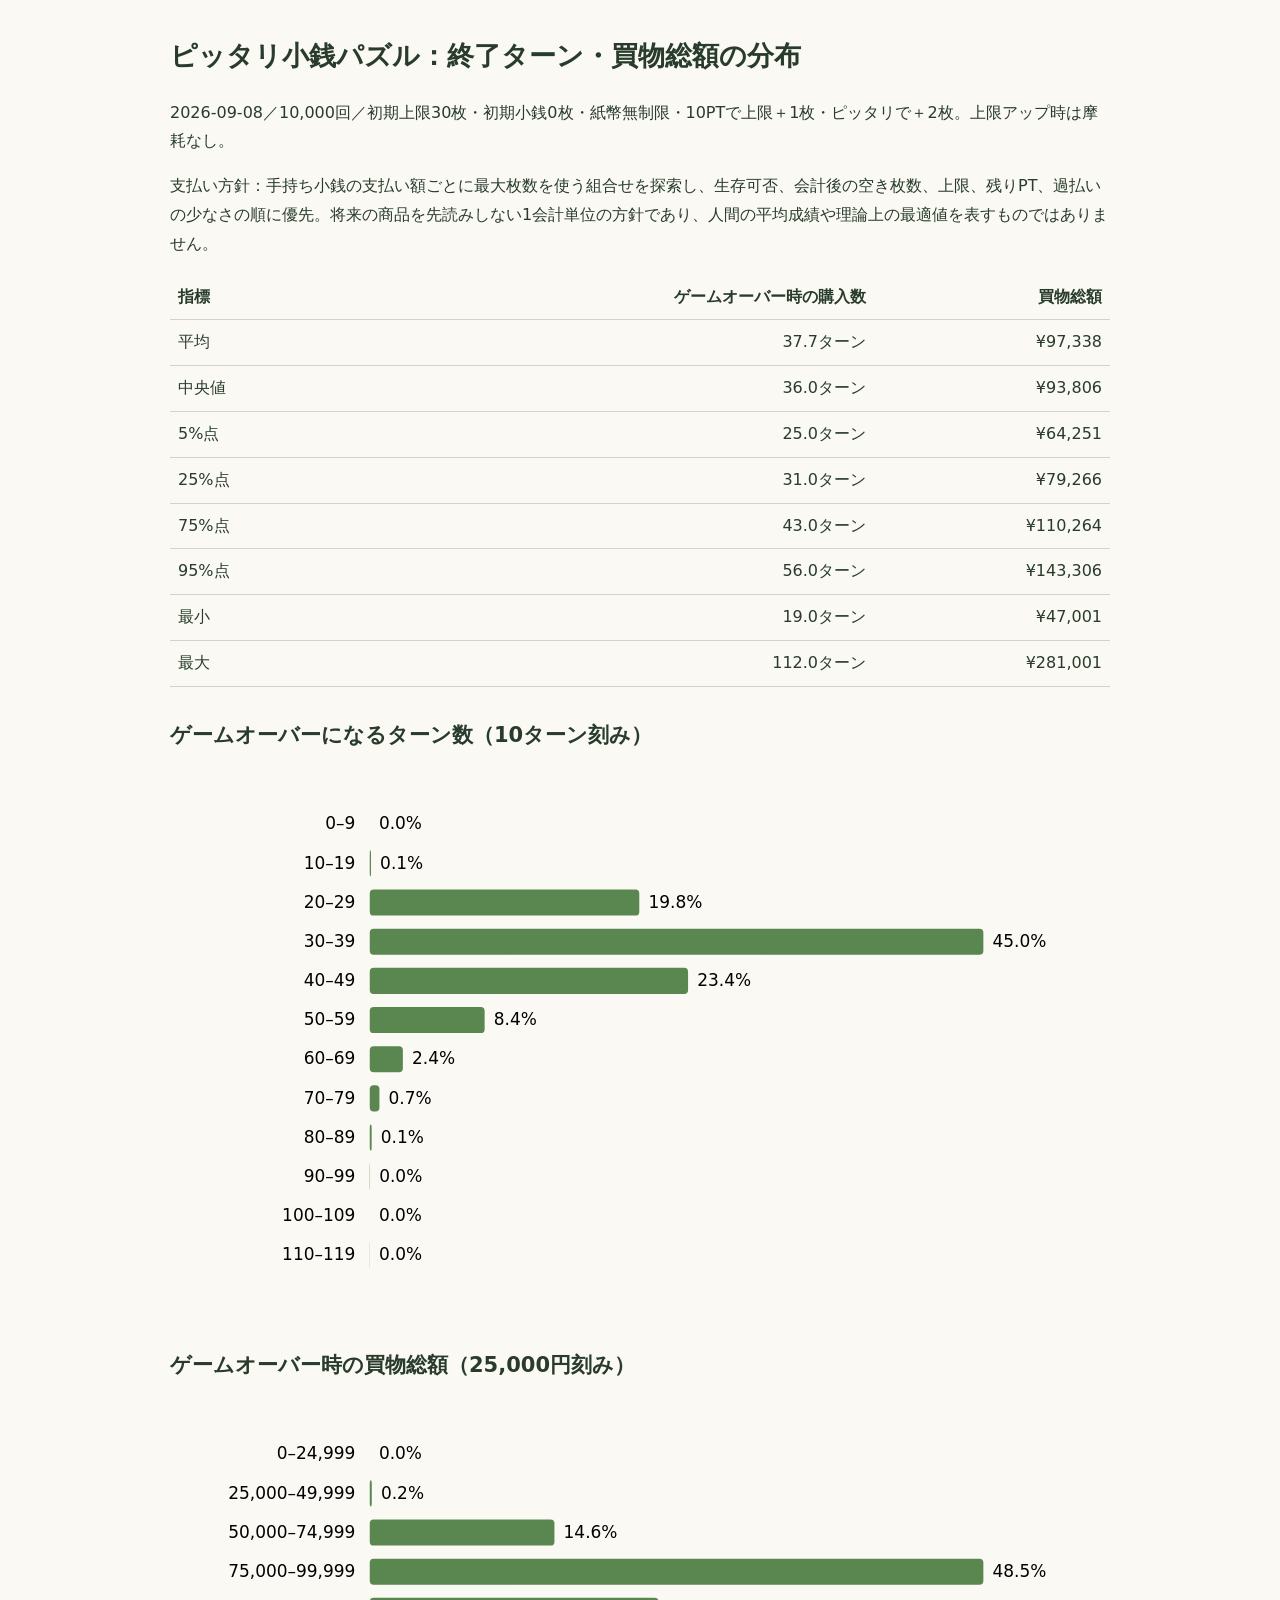
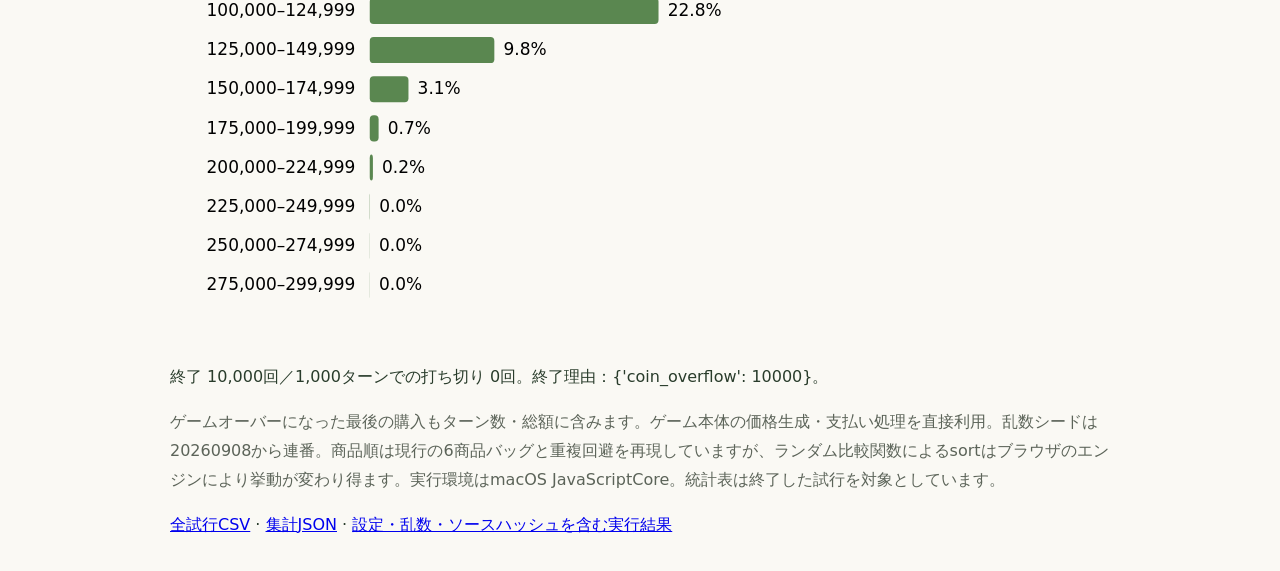
==== analysis/simulation-report.html @ f71637fd "Add files via upload レイアウトとバランス調整" ====
<!doctype html><html lang="ja"><meta charset="utf-8"><meta name="viewport" content="width=device-width"><title>小銭パズル シミュレーション</title>
<style>body{font:16px/1.8 system-ui,sans-serif;color:#293c2b;background:#faf9f4;max-width:940px;margin:32px auto;padding:0 20px}h1{font-size:27px}h2{font-size:21px;margin-top:30px}table{border-collapse:collapse;width:100%}td,th{padding:8px;border-bottom:1px solid #cdd6c7;text-align:right}td:first-child,th:first-child{text-align:left}svg{width:100%;font:13px system-ui}.note{color:#5c6459}code{overflow-wrap:anywhere}</style>
<h1>ピッタリ小銭パズル：終了ターン・買物総額の分布</h1>
<p>2026-09-08／10,000回／初期上限30枚・初期小銭0枚・紙幣無制限・10PTで上限＋1枚・ピッタリで＋2枚。上限アップ時は摩耗なし。</p>
<p>支払い方針：手持ち小銭の支払い額ごとに最大枚数を使う組合せを探索し、生存可否、会計後の空き枚数、上限、残りPT、過払いの少なさの順に優先。将来の商品を先読みしない1会計単位の方針であり、人間の平均成績や理論上の最適値を表すものではありません。</p>
<table><tr><th>指標</th><th>ゲームオーバー時の購入数</th><th>買物総額</th></tr><tr><td>平均</td><td>37.7ターン</td><td>¥97,338</td></tr><tr><td>中央値</td><td>36.0ターン</td><td>¥93,806</td></tr><tr><td>5%点</td><td>25.0ターン</td><td>¥64,251</td></tr><tr><td>25%点</td><td>31.0ターン</td><td>¥79,266</td></tr><tr><td>75%点</td><td>43.0ターン</td><td>¥110,264</td></tr><tr><td>95%点</td><td>56.0ターン</td><td>¥143,306</td></tr><tr><td>最小</td><td>19.0ターン</td><td>¥47,001</td></tr><tr><td>最大</td><td>112.0ターン</td><td>¥281,001</td></tr></table>
<h2>ゲームオーバーになるターン数（10ターン刻み）</h2><svg viewBox="0 0 720 410" role="img" aria-label="ゲームオーバーになるターン数（10ターン刻み）"><text x="142" y="44" text-anchor="end">0–9</text><rect x="153" y="30" width="0.00" height="20" rx="3" fill="#5a8750"/><text x="160.00" y="44">0.0%</text><text x="142" y="74" text-anchor="end">10–19</text><rect x="153" y="60" width="0.94" height="20" rx="3" fill="#5a8750"/><text x="160.94" y="74">0.1%</text><text x="142" y="104" text-anchor="end">20–29</text><rect x="153" y="90" width="206.45" height="20" rx="3" fill="#5a8750"/><text x="366.45" y="104">19.8%</text><text x="142" y="134" text-anchor="end">30–39</text><rect x="153" y="120" width="470.00" height="20" rx="3" fill="#5a8750"/><text x="630.00" y="134">45.0%</text><text x="142" y="164" text-anchor="end">40–49</text><rect x="153" y="150" width="243.82" height="20" rx="3" fill="#5a8750"/><text x="403.82" y="164">23.4%</text><text x="142" y="194" text-anchor="end">50–59</text><rect x="153" y="180" width="87.99" height="20" rx="3" fill="#5a8750"/><text x="247.99" y="194">8.4%</text><text x="142" y="224" text-anchor="end">60–69</text><rect x="153" y="210" width="25.36" height="20" rx="3" fill="#5a8750"/><text x="185.36" y="224">2.4%</text><text x="142" y="254" text-anchor="end">70–79</text><rect x="153" y="240" width="7.41" height="20" rx="3" fill="#5a8750"/><text x="167.41" y="254">0.7%</text><text x="142" y="284" text-anchor="end">80–89</text><rect x="153" y="270" width="1.46" height="20" rx="3" fill="#5a8750"/><text x="161.46" y="284">0.1%</text><text x="142" y="314" text-anchor="end">90–99</text><rect x="153" y="300" width="0.21" height="20" rx="3" fill="#5a8750"/><text x="160.21" y="314">0.0%</text><text x="142" y="344" text-anchor="end">100–109</text><rect x="153" y="330" width="0.00" height="20" rx="3" fill="#5a8750"/><text x="160.00" y="344">0.0%</text><text x="142" y="374" text-anchor="end">110–119</text><rect x="153" y="360" width="0.10" height="20" rx="3" fill="#5a8750"/><text x="160.10" y="374">0.0%</text></svg>
<h2>ゲームオーバー時の買物総額（25,000円刻み）</h2><svg viewBox="0 0 720 410" role="img" aria-label="ゲームオーバー時の買物総額（25,000円刻み）"><text x="142" y="44" text-anchor="end">0–24,999</text><rect x="153" y="30" width="0.00" height="20" rx="3" fill="#5a8750"/><text x="160.00" y="44">0.0%</text><text x="142" y="74" text-anchor="end">25,000–49,999</text><rect x="153" y="60" width="1.55" height="20" rx="3" fill="#5a8750"/><text x="161.55" y="74">0.2%</text><text x="142" y="104" text-anchor="end">50,000–74,999</text><rect x="153" y="90" width="141.46" height="20" rx="3" fill="#5a8750"/><text x="301.46" y="104">14.6%</text><text x="142" y="134" text-anchor="end">75,000–99,999</text><rect x="153" y="120" width="470.00" height="20" rx="3" fill="#5a8750"/><text x="630.00" y="134">48.5%</text><text x="142" y="164" text-anchor="end">100,000–124,999</text><rect x="153" y="150" width="221.19" height="20" rx="3" fill="#5a8750"/><text x="381.19" y="164">22.8%</text><text x="142" y="194" text-anchor="end">125,000–149,999</text><rect x="153" y="180" width="95.43" height="20" rx="3" fill="#5a8750"/><text x="255.43" y="194">9.8%</text><text x="142" y="224" text-anchor="end">150,000–174,999</text><rect x="153" y="210" width="29.65" height="20" rx="3" fill="#5a8750"/><text x="189.65" y="224">3.1%</text><text x="142" y="254" text-anchor="end">175,000–199,999</text><rect x="153" y="240" width="6.78" height="20" rx="3" fill="#5a8750"/><text x="166.78" y="254">0.7%</text><text x="142" y="284" text-anchor="end">200,000–224,999</text><rect x="153" y="270" width="2.42" height="20" rx="3" fill="#5a8750"/><text x="162.42" y="284">0.2%</text><text x="142" y="314" text-anchor="end">225,000–249,999</text><rect x="153" y="300" width="0.19" height="20" rx="3" fill="#5a8750"/><text x="160.19" y="314">0.0%</text><text x="142" y="344" text-anchor="end">250,000–274,999</text><rect x="153" y="330" width="0.10" height="20" rx="3" fill="#5a8750"/><text x="160.10" y="344">0.0%</text><text x="142" y="374" text-anchor="end">275,000–299,999</text><rect x="153" y="360" width="0.10" height="20" rx="3" fill="#5a8750"/><text x="160.10" y="374">0.0%</text></svg>
<p>終了 10,000回／1,000ターンでの打ち切り 0回。終了理由：{&#x27;coin_overflow&#x27;: 10000}。</p>
<p class="note">ゲームオーバーになった最後の購入もターン数・総額に含みます。ゲーム本体の価格生成・支払い処理を直接利用。乱数シードは20260908から連番。商品順は現行の6商品バッグと重複回避を再現していますが、ランダム比較関数によるsortはブラウザのエンジンにより挙動が変わり得ます。実行環境はmacOS JavaScriptCore。統計表は終了した試行を対象としています。</p>
<p><a href="simulation-results.csv">全試行CSV</a> · <a href="summary.json">集計JSON</a> · <a href="simulation-results.json">設定・乱数・ソースハッシュを含む実行結果</a></p></html>
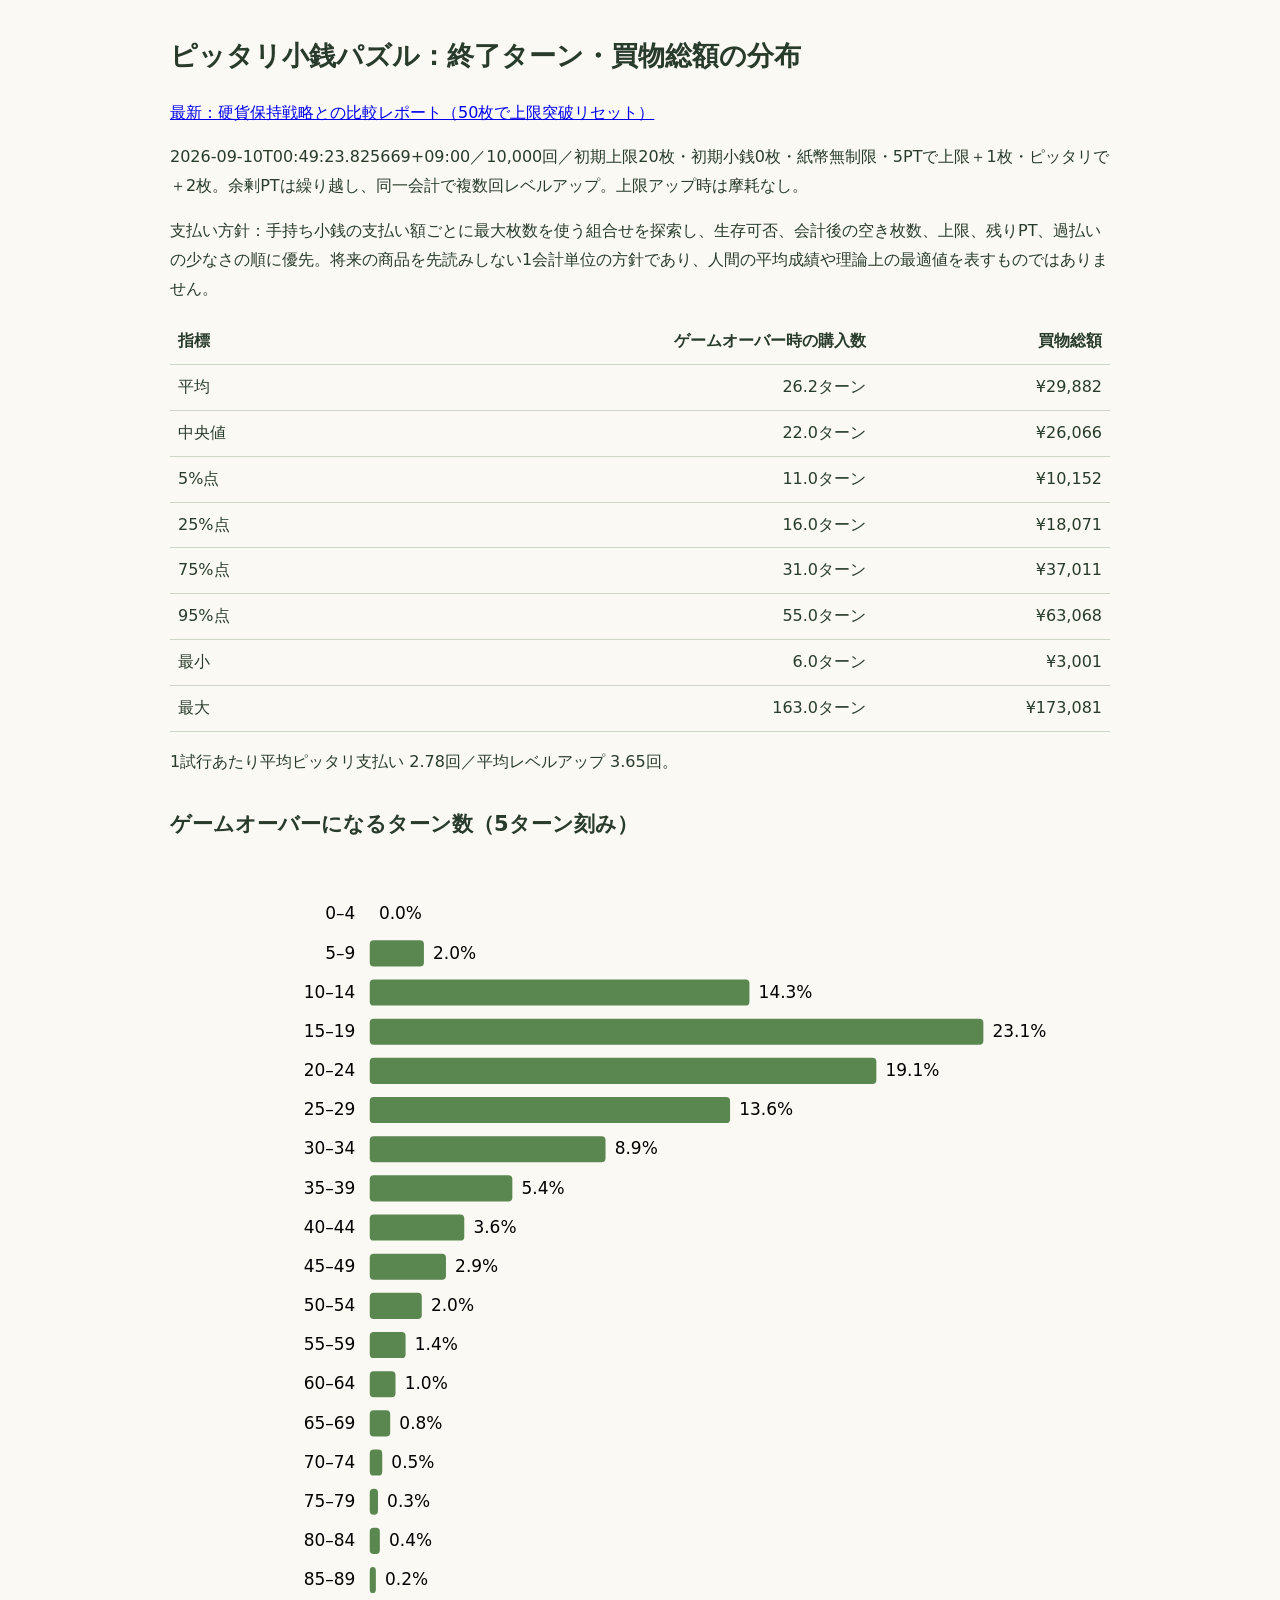
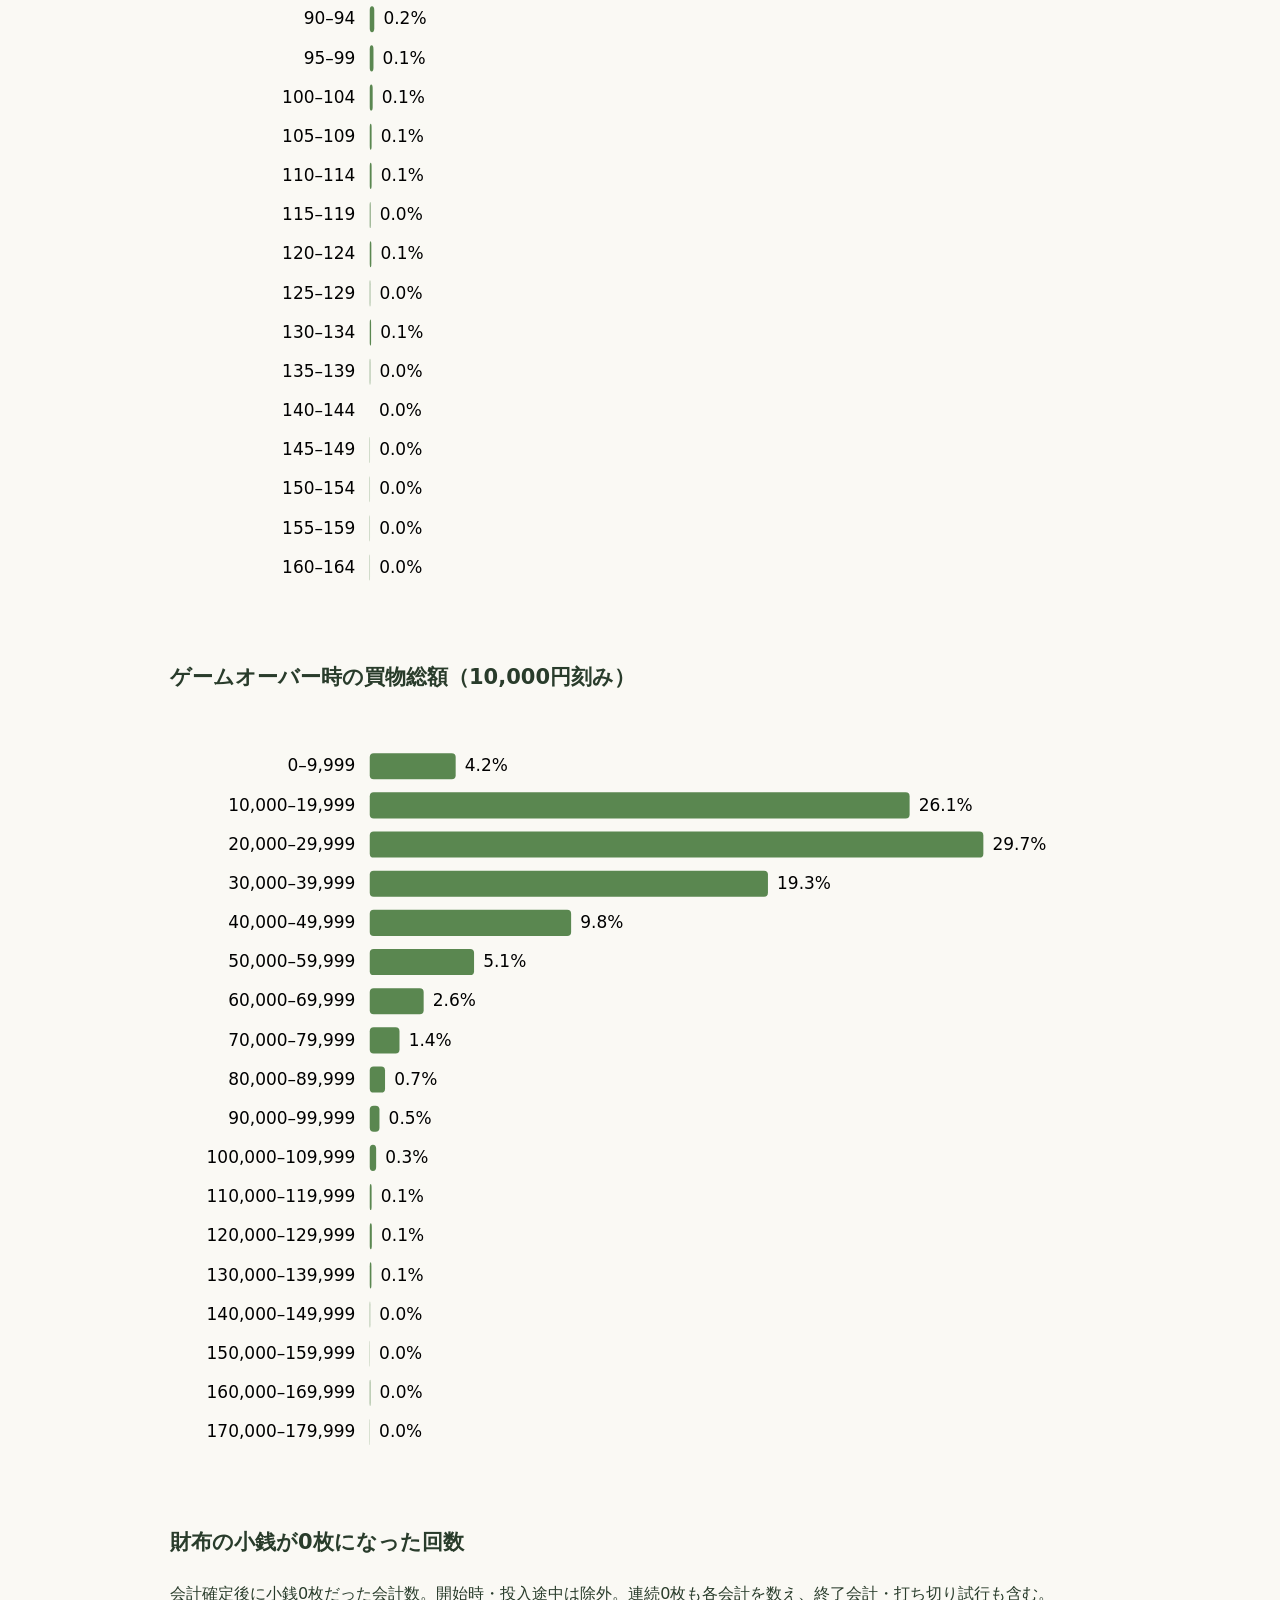
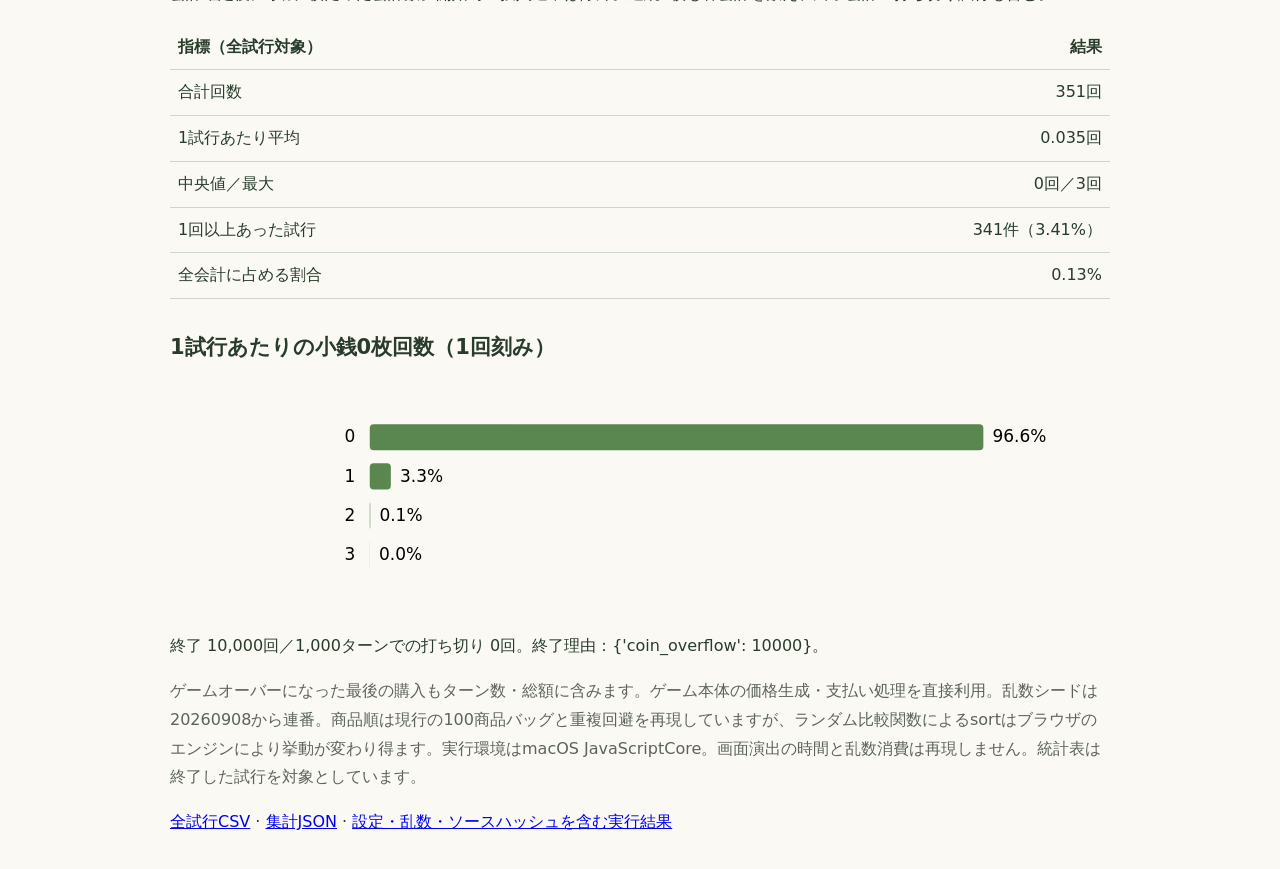
==== commit 03774bd6: "無限プレイ抑制策他" ====
--- a/analysis/simulation-report.html
+++ b/analysis/simulation-report.html
@@ -1,11 +1,22 @@
 <!doctype html><html lang="ja"><meta charset="utf-8"><meta name="viewport" content="width=device-width"><title>小銭パズル シミュレーション</title>
 <style>body{font:16px/1.8 system-ui,sans-serif;color:#293c2b;background:#faf9f4;max-width:940px;margin:32px auto;padding:0 20px}h1{font-size:27px}h2{font-size:21px;margin-top:30px}table{border-collapse:collapse;width:100%}td,th{padding:8px;border-bottom:1px solid #cdd6c7;text-align:right}td:first-child,th:first-child{text-align:left}svg{width:100%;font:13px system-ui}.note{color:#5c6459}code{overflow-wrap:anywhere}</style>
 <h1>ピッタリ小銭パズル：終了ターン・買物総額の分布</h1>
-<p>2026-09-08／10,000回／初期上限30枚・初期小銭0枚・紙幣無制限・10PTで上限＋1枚・ピッタリで＋2枚。上限アップ時は摩耗なし。</p>
+<p><a href="strategy-comparison/report.html">最新：硬貨保持戦略との比較レポート（50枚で上限突破リセット）</a></p>
+<p>2026-09-10T00:49:23.825669+09:00／10,000回／初期上限20枚・初期小銭0枚・紙幣無制限・5PTで上限＋1枚・ピッタリで＋2枚。余剰PTは繰り越し、同一会計で複数回レベルアップ。上限アップ時は摩耗なし。</p>
 <p>支払い方針：手持ち小銭の支払い額ごとに最大枚数を使う組合せを探索し、生存可否、会計後の空き枚数、上限、残りPT、過払いの少なさの順に優先。将来の商品を先読みしない1会計単位の方針であり、人間の平均成績や理論上の最適値を表すものではありません。</p>
-<table><tr><th>指標</th><th>ゲームオーバー時の購入数</th><th>買物総額</th></tr><tr><td>平均</td><td>37.7ターン</td><td>¥97,338</td></tr><tr><td>中央値</td><td>36.0ターン</td><td>¥93,806</td></tr><tr><td>5%点</td><td>25.0ターン</td><td>¥64,251</td></tr><tr><td>25%点</td><td>31.0ターン</td><td>¥79,266</td></tr><tr><td>75%点</td><td>43.0ターン</td><td>¥110,264</td></tr><tr><td>95%点</td><td>56.0ターン</td><td>¥143,306</td></tr><tr><td>最小</td><td>19.0ターン</td><td>¥47,001</td></tr><tr><td>最大</td><td>112.0ターン</td><td>¥281,001</td></tr></table>
-<h2>ゲームオーバーになるターン数（10ターン刻み）</h2><svg viewBox="0 0 720 410" role="img" aria-label="ゲームオーバーになるターン数（10ターン刻み）"><text x="142" y="44" text-anchor="end">0–9</text><rect x="153" y="30" width="0.00" height="20" rx="3" fill="#5a8750"/><text x="160.00" y="44">0.0%</text><text x="142" y="74" text-anchor="end">10–19</text><rect x="153" y="60" width="0.94" height="20" rx="3" fill="#5a8750"/><text x="160.94" y="74">0.1%</text><text x="142" y="104" text-anchor="end">20–29</text><rect x="153" y="90" width="206.45" height="20" rx="3" fill="#5a8750"/><text x="366.45" y="104">19.8%</text><text x="142" y="134" text-anchor="end">30–39</text><rect x="153" y="120" width="470.00" height="20" rx="3" fill="#5a8750"/><text x="630.00" y="134">45.0%</text><text x="142" y="164" text-anchor="end">40–49</text><rect x="153" y="150" width="243.82" height="20" rx="3" fill="#5a8750"/><text x="403.82" y="164">23.4%</text><text x="142" y="194" text-anchor="end">50–59</text><rect x="153" y="180" width="87.99" height="20" rx="3" fill="#5a8750"/><text x="247.99" y="194">8.4%</text><text x="142" y="224" text-anchor="end">60–69</text><rect x="153" y="210" width="25.36" height="20" rx="3" fill="#5a8750"/><text x="185.36" y="224">2.4%</text><text x="142" y="254" text-anchor="end">70–79</text><rect x="153" y="240" width="7.41" height="20" rx="3" fill="#5a8750"/><text x="167.41" y="254">0.7%</text><text x="142" y="284" text-anchor="end">80–89</text><rect x="153" y="270" width="1.46" height="20" rx="3" fill="#5a8750"/><text x="161.46" y="284">0.1%</text><text x="142" y="314" text-anchor="end">90–99</text><rect x="153" y="300" width="0.21" height="20" rx="3" fill="#5a8750"/><text x="160.21" y="314">0.0%</text><text x="142" y="344" text-anchor="end">100–109</text><rect x="153" y="330" width="0.00" height="20" rx="3" fill="#5a8750"/><text x="160.00" y="344">0.0%</text><text x="142" y="374" text-anchor="end">110–119</text><rect x="153" y="360" width="0.10" height="20" rx="3" fill="#5a8750"/><text x="160.10" y="374">0.0%</text></svg>
-<h2>ゲームオーバー時の買物総額（25,000円刻み）</h2><svg viewBox="0 0 720 410" role="img" aria-label="ゲームオーバー時の買物総額（25,000円刻み）"><text x="142" y="44" text-anchor="end">0–24,999</text><rect x="153" y="30" width="0.00" height="20" rx="3" fill="#5a8750"/><text x="160.00" y="44">0.0%</text><text x="142" y="74" text-anchor="end">25,000–49,999</text><rect x="153" y="60" width="1.55" height="20" rx="3" fill="#5a8750"/><text x="161.55" y="74">0.2%</text><text x="142" y="104" text-anchor="end">50,000–74,999</text><rect x="153" y="90" width="141.46" height="20" rx="3" fill="#5a8750"/><text x="301.46" y="104">14.6%</text><text x="142" y="134" text-anchor="end">75,000–99,999</text><rect x="153" y="120" width="470.00" height="20" rx="3" fill="#5a8750"/><text x="630.00" y="134">48.5%</text><text x="142" y="164" text-anchor="end">100,000–124,999</text><rect x="153" y="150" width="221.19" height="20" rx="3" fill="#5a8750"/><text x="381.19" y="164">22.8%</text><text x="142" y="194" text-anchor="end">125,000–149,999</text><rect x="153" y="180" width="95.43" height="20" rx="3" fill="#5a8750"/><text x="255.43" y="194">9.8%</text><text x="142" y="224" text-anchor="end">150,000–174,999</text><rect x="153" y="210" width="29.65" height="20" rx="3" fill="#5a8750"/><text x="189.65" y="224">3.1%</text><text x="142" y="254" text-anchor="end">175,000–199,999</text><rect x="153" y="240" width="6.78" height="20" rx="3" fill="#5a8750"/><text x="166.78" y="254">0.7%</text><text x="142" y="284" text-anchor="end">200,000–224,999</text><rect x="153" y="270" width="2.42" height="20" rx="3" fill="#5a8750"/><text x="162.42" y="284">0.2%</text><text x="142" y="314" text-anchor="end">225,000–249,999</text><rect x="153" y="300" width="0.19" height="20" rx="3" fill="#5a8750"/><text x="160.19" y="314">0.0%</text><text x="142" y="344" text-anchor="end">250,000–274,999</text><rect x="153" y="330" width="0.10" height="20" rx="3" fill="#5a8750"/><text x="160.10" y="344">0.0%</text><text x="142" y="374" text-anchor="end">275,000–299,999</text><rect x="153" y="360" width="0.10" height="20" rx="3" fill="#5a8750"/><text x="160.10" y="374">0.0%</text></svg>
+<table><tr><th>指標</th><th>ゲームオーバー時の購入数</th><th>買物総額</th></tr><tr><td>平均</td><td>26.2ターン</td><td>¥29,882</td></tr><tr><td>中央値</td><td>22.0ターン</td><td>¥26,066</td></tr><tr><td>5%点</td><td>11.0ターン</td><td>¥10,152</td></tr><tr><td>25%点</td><td>16.0ターン</td><td>¥18,071</td></tr><tr><td>75%点</td><td>31.0ターン</td><td>¥37,011</td></tr><tr><td>95%点</td><td>55.0ターン</td><td>¥63,068</td></tr><tr><td>最小</td><td>6.0ターン</td><td>¥3,001</td></tr><tr><td>最大</td><td>163.0ターン</td><td>¥173,081</td></tr></table>
+<p>1試行あたり平均ピッタリ支払い 2.78回／平均レベルアップ 3.65回。</p>
+<h2>ゲームオーバーになるターン数（5ターン刻み）</h2><svg viewBox="0 0 720 1040" role="img" aria-label="ゲームオーバーになるターン数（5ターン刻み）"><text x="142" y="44" text-anchor="end">0–4</text><rect x="153" y="30" width="0.00" height="20" rx="3" fill="#5a8750"/><text x="160.00" y="44">0.0%</text><text x="142" y="74" text-anchor="end">5–9</text><rect x="153" y="60" width="41.49" height="20" rx="3" fill="#5a8750"/><text x="201.49" y="74">2.0%</text><text x="142" y="104" text-anchor="end">10–14</text><rect x="153" y="90" width="290.83" height="20" rx="3" fill="#5a8750"/><text x="450.83" y="104">14.3%</text><text x="142" y="134" text-anchor="end">15–19</text><rect x="153" y="120" width="470.00" height="20" rx="3" fill="#5a8750"/><text x="630.00" y="134">23.1%</text><text x="142" y="164" text-anchor="end">20–24</text><rect x="153" y="150" width="388.04" height="20" rx="3" fill="#5a8750"/><text x="548.04" y="164">19.1%</text><text x="142" y="194" text-anchor="end">25–29</text><rect x="153" y="180" width="275.98" height="20" rx="3" fill="#5a8750"/><text x="435.98" y="194">13.6%</text><text x="142" y="224" text-anchor="end">30–34</text><rect x="153" y="210" width="180.60" height="20" rx="3" fill="#5a8750"/><text x="340.60" y="224">8.9%</text><text x="142" y="254" text-anchor="end">35–39</text><rect x="153" y="240" width="109.21" height="20" rx="3" fill="#5a8750"/><text x="269.21" y="254">5.4%</text><text x="142" y="284" text-anchor="end">40–44</text><rect x="153" y="270" width="72.40" height="20" rx="3" fill="#5a8750"/><text x="232.40" y="284">3.6%</text><text x="142" y="314" text-anchor="end">45–49</text><rect x="153" y="300" width="58.37" height="20" rx="3" fill="#5a8750"/><text x="218.37" y="314">2.9%</text><text x="142" y="344" text-anchor="end">50–54</text><rect x="153" y="330" width="39.86" height="20" rx="3" fill="#5a8750"/><text x="199.86" y="344">2.0%</text><text x="142" y="374" text-anchor="end">55–59</text><rect x="153" y="360" width="27.46" height="20" rx="3" fill="#5a8750"/><text x="187.46" y="374">1.4%</text><text x="142" y="404" text-anchor="end">60–64</text><rect x="153" y="390" width="19.73" height="20" rx="3" fill="#5a8750"/><text x="179.73" y="404">1.0%</text><text x="142" y="434" text-anchor="end">65–69</text><rect x="153" y="420" width="15.66" height="20" rx="3" fill="#5a8750"/><text x="175.66" y="434">0.8%</text><text x="142" y="464" text-anchor="end">70–74</text><rect x="153" y="450" width="9.56" height="20" rx="3" fill="#5a8750"/><text x="169.56" y="464">0.5%</text><text x="142" y="494" text-anchor="end">75–79</text><rect x="153" y="480" width="6.30" height="20" rx="3" fill="#5a8750"/><text x="166.30" y="494">0.3%</text><text x="142" y="524" text-anchor="end">80–84</text><rect x="153" y="510" width="7.73" height="20" rx="3" fill="#5a8750"/><text x="167.73" y="524">0.4%</text><text x="142" y="554" text-anchor="end">85–89</text><rect x="153" y="540" width="4.68" height="20" rx="3" fill="#5a8750"/><text x="164.68" y="554">0.2%</text><text x="142" y="584" text-anchor="end">90–94</text><rect x="153" y="570" width="3.46" height="20" rx="3" fill="#5a8750"/><text x="163.46" y="584">0.2%</text><text x="142" y="614" text-anchor="end">95–99</text><rect x="153" y="600" width="2.85" height="20" rx="3" fill="#5a8750"/><text x="162.85" y="614">0.1%</text><text x="142" y="644" text-anchor="end">100–104</text><rect x="153" y="630" width="2.24" height="20" rx="3" fill="#5a8750"/><text x="162.24" y="644">0.1%</text><text x="142" y="674" text-anchor="end">105–109</text><rect x="153" y="660" width="1.42" height="20" rx="3" fill="#5a8750"/><text x="161.42" y="674">0.1%</text><text x="142" y="704" text-anchor="end">110–114</text><rect x="153" y="690" width="1.42" height="20" rx="3" fill="#5a8750"/><text x="161.42" y="704">0.1%</text><text x="142" y="734" text-anchor="end">115–119</text><rect x="153" y="720" width="0.61" height="20" rx="3" fill="#5a8750"/><text x="160.61" y="734">0.0%</text><text x="142" y="764" text-anchor="end">120–124</text><rect x="153" y="750" width="1.22" height="20" rx="3" fill="#5a8750"/><text x="161.22" y="764">0.1%</text><text x="142" y="794" text-anchor="end">125–129</text><rect x="153" y="780" width="0.41" height="20" rx="3" fill="#5a8750"/><text x="160.41" y="794">0.0%</text><text x="142" y="824" text-anchor="end">130–134</text><rect x="153" y="810" width="1.02" height="20" rx="3" fill="#5a8750"/><text x="161.02" y="824">0.1%</text><text x="142" y="854" text-anchor="end">135–139</text><rect x="153" y="840" width="0.41" height="20" rx="3" fill="#5a8750"/><text x="160.41" y="854">0.0%</text><text x="142" y="884" text-anchor="end">140–144</text><rect x="153" y="870" width="0.00" height="20" rx="3" fill="#5a8750"/><text x="160.00" y="884">0.0%</text><text x="142" y="914" text-anchor="end">145–149</text><rect x="153" y="900" width="0.20" height="20" rx="3" fill="#5a8750"/><text x="160.20" y="914">0.0%</text><text x="142" y="944" text-anchor="end">150–154</text><rect x="153" y="930" width="0.20" height="20" rx="3" fill="#5a8750"/><text x="160.20" y="944">0.0%</text><text x="142" y="974" text-anchor="end">155–159</text><rect x="153" y="960" width="0.20" height="20" rx="3" fill="#5a8750"/><text x="160.20" y="974">0.0%</text><text x="142" y="1004" text-anchor="end">160–164</text><rect x="153" y="990" width="0.20" height="20" rx="3" fill="#5a8750"/><text x="160.20" y="1004">0.0%</text></svg>
+<h2>ゲームオーバー時の買物総額（10,000円刻み）</h2><svg viewBox="0 0 720 590" role="img" aria-label="ゲームオーバー時の買物総額（10,000円刻み）"><text x="142" y="44" text-anchor="end">0–9,999</text><rect x="153" y="30" width="65.81" height="20" rx="3" fill="#5a8750"/><text x="225.81" y="44">4.2%</text><text x="142" y="74" text-anchor="end">10,000–19,999</text><rect x="153" y="60" width="413.52" height="20" rx="3" fill="#5a8750"/><text x="573.52" y="74">26.1%</text><text x="142" y="104" text-anchor="end">20,000–29,999</text><rect x="153" y="90" width="470.00" height="20" rx="3" fill="#5a8750"/><text x="630.00" y="104">29.7%</text><text x="142" y="134" text-anchor="end">30,000–39,999</text><rect x="153" y="120" width="305.00" height="20" rx="3" fill="#5a8750"/><text x="465.00" y="134">19.3%</text><text x="142" y="164" text-anchor="end">40,000–49,999</text><rect x="153" y="150" width="154.24" height="20" rx="3" fill="#5a8750"/><text x="314.24" y="164">9.8%</text><text x="142" y="194" text-anchor="end">50,000–59,999</text><rect x="153" y="180" width="79.89" height="20" rx="3" fill="#5a8750"/><text x="239.89" y="194">5.1%</text><text x="142" y="224" text-anchor="end">60,000–69,999</text><rect x="153" y="210" width="41.29" height="20" rx="3" fill="#5a8750"/><text x="201.29" y="224">2.6%</text><text x="142" y="254" text-anchor="end">70,000–79,999</text><rect x="153" y="240" width="22.78" height="20" rx="3" fill="#5a8750"/><text x="182.78" y="254">1.4%</text><text x="142" y="284" text-anchor="end">80,000–89,999</text><rect x="153" y="270" width="11.71" height="20" rx="3" fill="#5a8750"/><text x="171.71" y="284">0.7%</text><text x="142" y="314" text-anchor="end">90,000–99,999</text><rect x="153" y="300" width="7.44" height="20" rx="3" fill="#5a8750"/><text x="167.44" y="314">0.5%</text><text x="142" y="344" text-anchor="end">100,000–109,999</text><rect x="153" y="330" width="4.90" height="20" rx="3" fill="#5a8750"/><text x="164.90" y="344">0.3%</text><text x="142" y="374" text-anchor="end">110,000–119,999</text><rect x="153" y="360" width="1.42" height="20" rx="3" fill="#5a8750"/><text x="161.42" y="374">0.1%</text><text x="142" y="404" text-anchor="end">120,000–129,999</text><rect x="153" y="390" width="1.58" height="20" rx="3" fill="#5a8750"/><text x="161.58" y="404">0.1%</text><text x="142" y="434" text-anchor="end">130,000–139,999</text><rect x="153" y="420" width="1.27" height="20" rx="3" fill="#5a8750"/><text x="161.27" y="434">0.1%</text><text x="142" y="464" text-anchor="end">140,000–149,999</text><rect x="153" y="450" width="0.32" height="20" rx="3" fill="#5a8750"/><text x="160.32" y="464">0.0%</text><text x="142" y="494" text-anchor="end">150,000–159,999</text><rect x="153" y="480" width="0.16" height="20" rx="3" fill="#5a8750"/><text x="160.16" y="494">0.0%</text><text x="142" y="524" text-anchor="end">160,000–169,999</text><rect x="153" y="510" width="0.47" height="20" rx="3" fill="#5a8750"/><text x="160.47" y="524">0.0%</text><text x="142" y="554" text-anchor="end">170,000–179,999</text><rect x="153" y="540" width="0.16" height="20" rx="3" fill="#5a8750"/><text x="160.16" y="554">0.0%</text></svg>
+<h2>財布の小銭が0枚になった回数</h2>
+<p>会計確定後に小銭0枚だった会計数。開始時・投入途中は除外。連続0枚も各会計を数え、終了会計・打ち切り試行も含む。</p>
+<table><tr><th>指標（全試行対象）</th><th>結果</th></tr>
+<tr><td>合計回数</td><td>351回</td></tr>
+<tr><td>1試行あたり平均</td><td>0.035回</td></tr>
+<tr><td>中央値／最大</td><td>0回／3回</td></tr>
+<tr><td>1回以上あった試行</td><td>341件（3.41%）</td></tr>
+<tr><td>全会計に占める割合</td><td>0.13%</td></tr></table>
+<h2>1試行あたりの小銭0枚回数（1回刻み）</h2><svg viewBox="0 0 720 170" role="img" aria-label="1試行あたりの小銭0枚回数（1回刻み）"><text x="142" y="44" text-anchor="end">0</text><rect x="153" y="30" width="470.00" height="20" rx="3" fill="#5a8750"/><text x="630.00" y="44">96.6%</text><text x="142" y="74" text-anchor="end">1</text><rect x="153" y="60" width="16.15" height="20" rx="3" fill="#5a8750"/><text x="176.15" y="74">3.3%</text><text x="142" y="104" text-anchor="end">2</text><rect x="153" y="90" width="0.39" height="20" rx="3" fill="#5a8750"/><text x="160.39" y="104">0.1%</text><text x="142" y="134" text-anchor="end">3</text><rect x="153" y="120" width="0.05" height="20" rx="3" fill="#5a8750"/><text x="160.05" y="134">0.0%</text></svg>
 <p>終了 10,000回／1,000ターンでの打ち切り 0回。終了理由：{&#x27;coin_overflow&#x27;: 10000}。</p>
-<p class="note">ゲームオーバーになった最後の購入もターン数・総額に含みます。ゲーム本体の価格生成・支払い処理を直接利用。乱数シードは20260908から連番。商品順は現行の6商品バッグと重複回避を再現していますが、ランダム比較関数によるsortはブラウザのエンジンにより挙動が変わり得ます。実行環境はmacOS JavaScriptCore。統計表は終了した試行を対象としています。</p>
+<p class="note">ゲームオーバーになった最後の購入もターン数・総額に含みます。ゲーム本体の価格生成・支払い処理を直接利用。乱数シードは20260908から連番。商品順は現行の100商品バッグと重複回避を再現していますが、ランダム比較関数によるsortはブラウザのエンジンにより挙動が変わり得ます。実行環境はmacOS JavaScriptCore。画面演出の時間と乱数消費は再現しません。統計表は終了した試行を対象としています。</p>
 <p><a href="simulation-results.csv">全試行CSV</a> · <a href="summary.json">集計JSON</a> · <a href="simulation-results.json">設定・乱数・ソースハッシュを含む実行結果</a></p></html>
